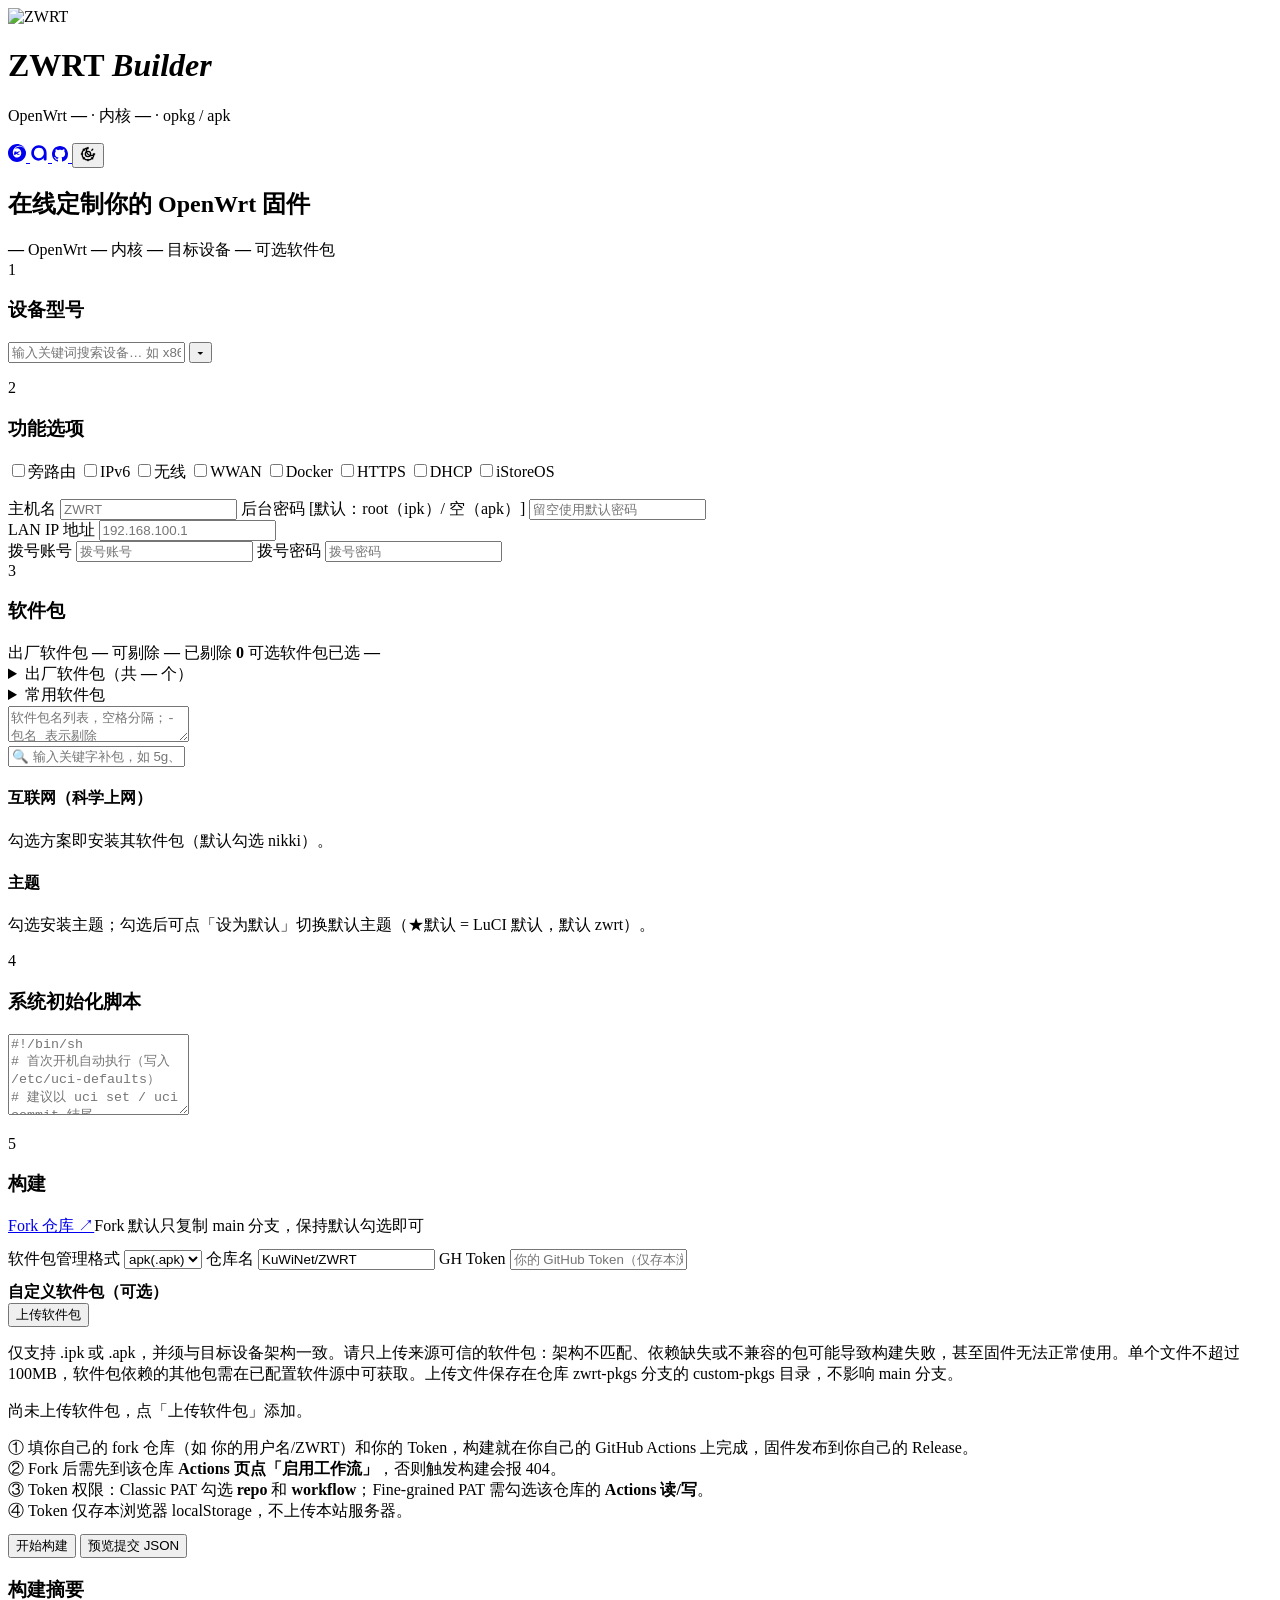
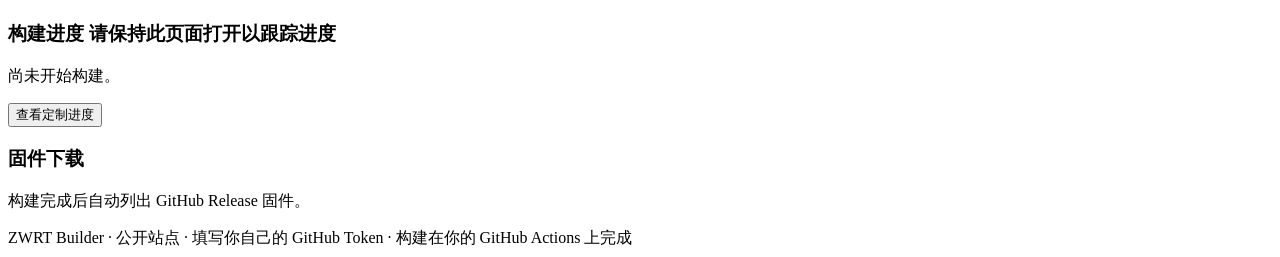
==== site/public/index.html @ 35a501d8 "chore(web): 部署工作流改触发 zwrt-web；Fork 链接加提示" ====
<!DOCTYPE html>
<html lang="zh-CN">
<head>
<meta charset="UTF-8">
<meta name="viewport" content="width=device-width, initial-scale=1">
<title>ZWRT Builder — 在线定制 OpenWrt 固件</title>
<meta name="description" content="在线定制你的 ZWRT OpenWrt 固件：选设备、开功能、挑软件包、写初始化脚本，一键触发 GitHub Actions 编译。公开站点，Token 仅存本浏览器，构建在你的 GitHub Actions 上完成。">
<link rel="icon" href="yacd.ico" type="image/x-icon">
<link rel="stylesheet" href="styles.css">
</head>
<body>
<div id="bgWall" class="bg-wall" aria-hidden="true"></div>
<header class="topbar">
  <div class="topbar-inner">
    <div class="brand">
      <img class="logo" src="logo.png" alt="ZWRT">
      <div>
        <h1>ZWRT <em>Builder</em></h1>
        <p>OpenWrt <b id="tv-openwrt">—</b> · 内核 <b id="tv-kernel">—</b> · opkg / apk</p>
      </div>
    </div>
    <div class="toplinks">
      <a class="theme-btn" href="https://kuwi.net" target="_blank" rel="noopener" title="KuWi 官网" aria-label="KuWi 官网">
        <svg viewBox="0 0 1024 1024" width="18" height="18" fill="currentColor" aria-hidden="true"><path d="M314.42 657.36c-25.7-49.96-40.55-108.97-40.55-172.19 0-68.14 11.13-124.06 40.62-176.35 72.4-127.48 194.76-211.25 333.52-211.25 140.33 0 263.89 85.68 335.95 215.6C906.34 129.16 724.26 0 512 0 229.23 0 0 229.23 0 512s229.23 512 512 512 512-229.23 512-512c0-34.52-3.42-68.24-9.93-100.84-57.96-155.45-191.96-264.31-348-264.31-105.41 0-200.76 49.67-269.41 129.82 43.7-26.31 95.61-38.3 148.36-29.3 68.99 11.83 130.09 51.25 163.6 112.35l5.91 5.91c57.16 98.56 53.22 220.77-17.74 311.44-39.42 49.28-90.67 82.79-151.78 92.64-94.61 15.77-183.31-31.54-230.62-112.35"></path><path d="M485.18 431.8l-16.69 54.92 116.27-54.92h126.63l-187.64 91.97 165.76 88.77H557.13L451.8 551.23l-16.69 61.31H330.35l38.56-168.6-16.69-12.13h132.96z"></path></svg>
      </a>
      <a class="theme-btn" href="https://www.afrp.net" target="_blank" rel="noopener" title="AFRP 官网" aria-label="AFRP 官网">
        <svg viewBox="0 0 1024 1024" width="18" height="18" fill="currentColor" aria-hidden="true"><path d="M475.84 946.33c-77.09 0-146.26-19.27-207.51-57.81S158.78 797.7 123.41 731.7 70.36 590.99 70.36 507.56c0-83.42 19.27-158.37 57.81-224.9s90.81-119.07 156.8-157.61 140.17-57.83 222.55-57.83c82.36 0 156.29 19.29 221.75 57.83s117.48 91.07 156.02 157.61c38.54 66.53 57.83 141.49 57.83 224.9 0 0-79.48 158.14-114.85 224.14-35.37 66-83.68 118.29-144.93 156.82-61.25 38.54-130.42 57.81-207.5 57.81z m31.68-142.56c53.85 0 101.9-12.93 144.14-38.8 42.24-25.86 75.49-61.24 99.78-106.12 24.29-44.88 36.44-95.31 36.44-151.29 0-57.02-12.15-107.97-36.44-152.85-24.29-44.88-57.54-80.25-99.78-106.12-42.24-25.86-90.29-38.8-144.14-38.8-52.8 0-100.58 12.95-143.36 38.8-42.78 25.88-76.56 61.24-101.37 106.12-24.83 44.88-37.22 95.83-37.22 152.85 0 55.97 12.39 106.41 37.22 151.29 24.81 44.88 58.59 80.26 101.37 106.12 42.78 25.87 90.56 38.8 143.36 38.8z m354.82 137.8c-23.24 0-42.51-7.64-57.83-22.95-15.32-15.32-22.97-34.58-22.97-57.83v-58.83l161.58-294.41v353.23c0 23.24-7.66 42.51-22.97 57.83-15.32 15.33-34.59 22.96-57.81 22.96z"></path></svg>
      </a>
      <a class="theme-btn gh-btn" href="https://github.com/KuWiNet/ZWRT" target="_blank" rel="noopener" title="GitHub 仓库" aria-label="GitHub 仓库">
        <svg viewBox="0 0 16 16" width="16" height="16" fill="currentColor" aria-hidden="true">
          <path d="M8 0C3.58 0 0 3.58 0 8c0 3.54 2.29 6.53 5.47 7.59.4.07.55-.17.55-.38 0-.19-.01-.82-.01-1.49-2.01.37-2.53-.49-2.69-.94-.09-.23-.48-.94-.82-1.13-.28-.15-.68-.52-.01-.53.63-.01 1.08.58 1.23.82.72 1.21 1.87.87 2.33.66.07-.52.28-.87.51-1.07-1.78-.2-3.64-.89-3.64-3.95 0-.87.31-1.59.82-2.15-.08-.2-.36-1.02.08-2.12 0 0 .67-.21 2.2.82.64-.18 1.32-.27 2-.27s1.36.09 2 .27c1.53-1.04 2.2-.82 2.2-.82.44 1.1.16 1.92.08 2.12.51.56.82 1.27.82 2.15 0 3.07-1.87 3.75-3.65 3.95.29.25.54.73.54 1.48 0 1.07-.01 1.93-.01 2.2 0 .21.15.46.55.38A8.01 8.01 0 0 0 16 8c0-4.42-3.58-8-8-8z"></path>
        </svg>
      </a>
      <button id="themeBtn" class="theme-btn" title="切换主题" aria-label="切换主题">
        <svg class="theme-ico" viewBox="0 0 24 24" width="16" height="16" fill="none" stroke="currentColor" stroke-width="2" stroke-linecap="round" stroke-linejoin="round">
          <circle class="ico-sun" cx="12" cy="12" r="4"></circle>
          <path class="ico-sun" d="M12 2v2M12 20v2M4.9 4.9l1.4 1.4M17.7 17.7l1.4 1.4M2 12h2M20 12h2M4.9 19.1l1.4-1.4M17.7 6.3l1.4-1.4"></path>
          <path class="ico-moon" d="M21 12.8A9 9 0 1 1 11.2 3a7 7 0 0 0 9.8 9.8z"></path>
        </svg>
      </button>
    </div>
  </div>
</header>

<div class="hero">
  <h2>在线定制你的 OpenWrt 固件</h2>
  <div class="herometa">
    <span><b id="m-openwrt">—</b> OpenWrt</span>
    <span><b id="m-kernel">—</b> 内核</span>
    <span><b id="m-devices">—</b> 目标设备</span>
    <span><b id="m-pkgs">—</b> 可选软件包</span>
  </div>
</div>

<main class="layout">
  <section class="steps">
    <!-- ===== 1 设备 ===== -->
    <div class="card" data-step="1">
      <div class="card-head"><span class="stepno">1</span><h3>设备型号</h3></div>
      <div class="combo" id="deviceCombo">
        <input id="deviceSearch" type="text" placeholder="输入关键词搜索设备… 如 x86 / mt7981 / filogic / cudy" autocomplete="off">
        <button type="button" class="combo-arrow" id="deviceArrow" aria-label="展开设备列表">▾</button>
        <ul class="combo-list" id="deviceList"></ul>
      </div>
      <p class="field-hint" id="deviceNote"></p>
      <div id="deviceMeta" hidden>
        <div class="devmeta" id="devMetaGrid"></div>
        <div class="flashwarn" id="flashWarn" hidden>闪存较小（≤32MB），出厂清单已精简，请谨慎增删软件包。</div>
        <p class="field-hint" id="deviceMetaText"></p>
      </div>
    </div>

    <!-- ===== 2 功能 ===== -->
    <div class="card" data-step="2">
      <div class="card-head"><span class="stepno">2</span><h3>功能选项</h3></div>
      <div class="chips" id="featureChips">
        <label class="chip" title="旁路由模式（仅 LAN 口、关 WAN/DHCP、网关指向主路由）"><input type="checkbox" id="f-bypass"><span>旁路由</span></label>
        <label class="chip" title="开启 IPv6 支持"><input type="checkbox" id="f-ipv6"><span>IPv6</span></label>
        <label class="chip" title="启用无线（WLAN），可填 SSID 与密码"><input type="checkbox" id="f-wifi"><span>无线</span></label>
        <label class="chip" title="WWAN 蜂窝上网（5G/4G 调制解调器）"><input type="checkbox" id="f-wwan"><span>WWAN</span></label>
        <label class="chip" title="Docker 容器运行时 + 管理面板"><input type="checkbox" id="f-docker"><span>Docker</span></label>
        <label class="chip" title="HTTPS 访问后台（443 端口 + 自签证书）"><input type="checkbox" id="f-https"><span>HTTPS</span></label>
        <label class="chip" title="DHCP 服务器（为局域网设备分配地址）"><input type="checkbox" id="f-dhcp"><span>DHCP</span></label>
        <label class="chip" title="假装 iStoreOS（伪装品牌为 iStoreOS）"><input type="checkbox" id="f-istore"><span>iStoreOS</span></label>
      </div>
      <p class="field-hint" id="featureHint"></p>

      <div class="fields" id="fieldsBasic">
        <label>主机名 <input id="p-hostname" type="text" placeholder="ZWRT"></label>
        <label><span>后台密码<span class="field-hint" id="p-passhint" style="margin:0 0 0 4px">[默认：root（ipk）/ 空（apk）]</span></span>
          <input id="p-passwd" type="password" autocomplete="off" placeholder="留空使用默认密码">
        </label>
      </div>
      <div class="fields" id="fieldsNet">
        <label>LAN IP 地址 <input id="p-lanip" type="text" placeholder="192.168.100.1"></label>
        <label id="lblGateway" hidden>网关 <input id="p-gateway" type="text" placeholder="192.168.100.1"></label>
      </div>
      <p class="field-hint" id="netHint" hidden>旁路由：网关指向主路由，DNS 自动取网关值。</p>
      <div class="fields" id="fieldsWifi" hidden>
        <label>无线 SSID <input id="p-wifissid" type="text" placeholder="ZWRT"></label>
        <label>无线密码 <input id="p-wifikey" type="password" placeholder="空 = 无密码" autocomplete="new-password" readonly onfocus="this.removeAttribute('readonly')"></label>
      </div>
      <div class="fields" id="fieldsWwan">
        <label>拨号账号 <input id="p-pppuser" type="text" placeholder="拨号账号"></label>
        <label>拨号密码 <input id="p-ppppass" type="password" placeholder="拨号密码" autocomplete="new-password" readonly onfocus="this.removeAttribute('readonly')"></label>
      </div>
    </div>

    <!-- ===== 3 软件包 ===== -->
    <div class="card" data-step="3">
      <div class="card-head"><span class="stepno">3</span><h3>软件包</h3></div>
      <div class="pkgmeta">
        <span>出厂软件包 <b id="m-base">—</b></span>
        <span>可剔除 <b id="m-cut">—</b></span>
        <span>已剔除 <b id="m-basedel">0</b></span>
        <span>可选软件包已选 <b id="m-selected">—</b></span>
      </div>
      <details class="basebox" id="baseBox">
        <summary>出厂软件包（共 <b id="m-basetotal">—</b> 个）</summary>
        <p class="field-hint" style="margin-bottom:8px">选中即可去除指定的出厂软件包，过度精简可能导致固件出现不可预知的问题。核心包（kmod/固件/uboot 等）受保护不可删。</p>
        <div class="chips" id="baseChips"></div>
      </details>
      <details class="basebox" id="commonBox">
        <summary>常用软件包</summary>
        <p class="field-hint" style="margin-bottom:8px">点击包名添加到定制固件中，其他更多插件请直接在下面软件包框中输入包名，包含市面上几乎所有开源插件。</p>
        <div class="chips" id="commonChips"></div>
      </details>
      <textarea id="pkgInput" spellcheck="false" placeholder="软件包名列表，空格分隔；-包名 表示剔除"></textarea>
      <div class="combo" id="pkgCombo">
        <input id="pkgSearch" type="text" placeholder="🔍 输入关键字补包，如 5g、qos、ddns…" autocomplete="off">
        <ul class="combo-list" id="pkgSuggest"></ul>
      </div>
      <h4 class="mod-title">互联网（科学上网）</h4>
      <div class="chips" id="netChips"></div>
      <p class="field-hint">勾选方案即安装其软件包（默认勾选 nikki）。</p>

      <h4 class="mod-title">主题</h4>
      <div class="chips" id="themeChips"></div>
      <p class="field-hint">勾选安装主题；勾选后可点「设为默认」切换默认主题（★默认 = LuCI 默认，默认 zwrt）。</p>
    </div>

    <!-- ===== 4 初始化脚本 ===== -->
    <div class="card" data-step="4">
      <div class="card-head"><span class="stepno">4</span><h3>系统初始化脚本</h3></div>
      <textarea id="initScript" rows="5" spellcheck="false" placeholder="#!/bin/sh&#10;# 首次开机自动执行（写入 /etc/uci-defaults）&#10;# 建议以 uci set / uci commit 结尾"></textarea>
      <p class="field-hint" id="initHint"></p>
    </div>

    <!-- ===== 5 构建 ===== -->
    <div class="card" data-step="5">
      <div class="card-head"><span class="stepno">5</span><h3>构建</h3><a class="fork-link" href="https://github.com/KuWiNet/ZWRT/fork" target="_blank" rel="noopener" title="https://github.com/KuWiNet/ZWRT">Fork 仓库 ↗</a><span class="hint">Fork 默认只复制 main 分支，保持默认勾选即可</span></div>
      <div class="fields" style="margin:12px 0">
        <label class="full">软件包管理格式 <select id="p-base">
          <option value="immortalwrt" selected>apk(.apk)</option>
          <option value="kwrt">ipk(.ipk)</option>
        </select></label>
        <label>仓库名 <input id="p-acct" value="KuWiNet/ZWRT" placeholder="所有者/仓库名，如 你的用户名/ZWRT" autocomplete="off"></label>
        <label>GH Token <input id="p-token" type="password" placeholder="你的 GitHub Token（仅存本浏览器）" autocomplete="off"></label>
      </div>
      <div class="custom-pkgs" id="customPkgsBox">
        <div class="cp-head">
          <h4 class="mod-title" style="margin:0">自定义软件包（可选）</h4>
          <button type="button" class="ghost cp-btn" id="btnUploadPkg">上传软件包</button>
          <input type="file" id="pkgFile" multiple accept=".ipk,.apk" hidden>
        </div>
        <p class="field-hint" id="cpHint">仅支持 .ipk 或 .apk，并须与目标设备架构一致。请只上传来源可信的软件包：架构不匹配、依赖缺失或不兼容的包可能导致构建失败，甚至固件无法正常使用。单个文件不超过 100MB，软件包依赖的其他包需在已配置软件源中可获取。上传文件保存在仓库 zwrt-pkgs 分支的 custom-pkgs 目录，不影响 main 分支。</p>
        <div class="cp-list" id="customPkgList">
          <p class="dim">尚未上传软件包，点「上传软件包」添加。</p>
        </div>
      </div>
      <p class="field-hint" style="margin:0 0 12px">① 填你自己的 fork 仓库（如 你的用户名/ZWRT）和你的 Token，构建就在你自己的 GitHub Actions 上完成，固件发布到你自己的 Release。<br>② Fork 后需先到该仓库 <b>Actions 页点「启用工作流」</b>，否则触发构建会报 404。<br>③ Token 权限：Classic PAT 勾选 <b>repo</b> 和 <b>workflow</b>；Fine-grained PAT 需勾选该仓库的 <b>Actions 读/写</b>。<br>④ Token 仅存本浏览器 localStorage，不上传本站服务器。</p>
      <p id="baseWarn" class="base-warn" role="alert" hidden></p>
      <div class="actions">
        <button id="btnBuild" class="primary">开始构建</button>
        <button id="btnPreview" class="ghost">预览提交 JSON</button>
      </div>
      <pre id="preview" class="preview" hidden></pre>
    </div>
  </section>

  <!-- ===== 右侧: 摘要 + 进度 + 下载 ===== -->
  <aside class="panel">
    <div class="card">
      <div class="card-head"><h3>构建摘要</h3></div>
      <dl class="summary" id="summary"></dl>
    </div>
    <div class="card">
      <div class="card-head"><h3>构建进度 <span class="hint">请保持此页面打开以跟踪进度</span></h3></div>
      <div id="jobsteps" class="jobsteps" hidden></div>
      <div id="console" class="console"><p class="dim">尚未开始构建。</p></div>
      <div class="gha-row">
        <button id="btnResume" class="gha" type="button">查看定制进度</button>
        <a id="btnGHA" class="gha" target="_blank" rel="noopener noreferrer" href="https://github.com/KuWiNet/ZWRT/actions" hidden>GitHub 查看进度</a>
      </div>
    </div>
    <div class="card">
      <div class="card-head"><h3>固件下载</h3></div>
      <div id="downloads" class="downloads"><p class="dim">构建完成后自动列出 GitHub Release 固件。</p></div>
    </div>
  </aside>
</main>

<footer class="foot">ZWRT Builder · 公开站点 · 填写你自己的 GitHub Token · 构建在你的 GitHub Actions 上完成</footer>

<div id="toast"></div>

<script src="app.js?v=11"></script>
</body>
</html>
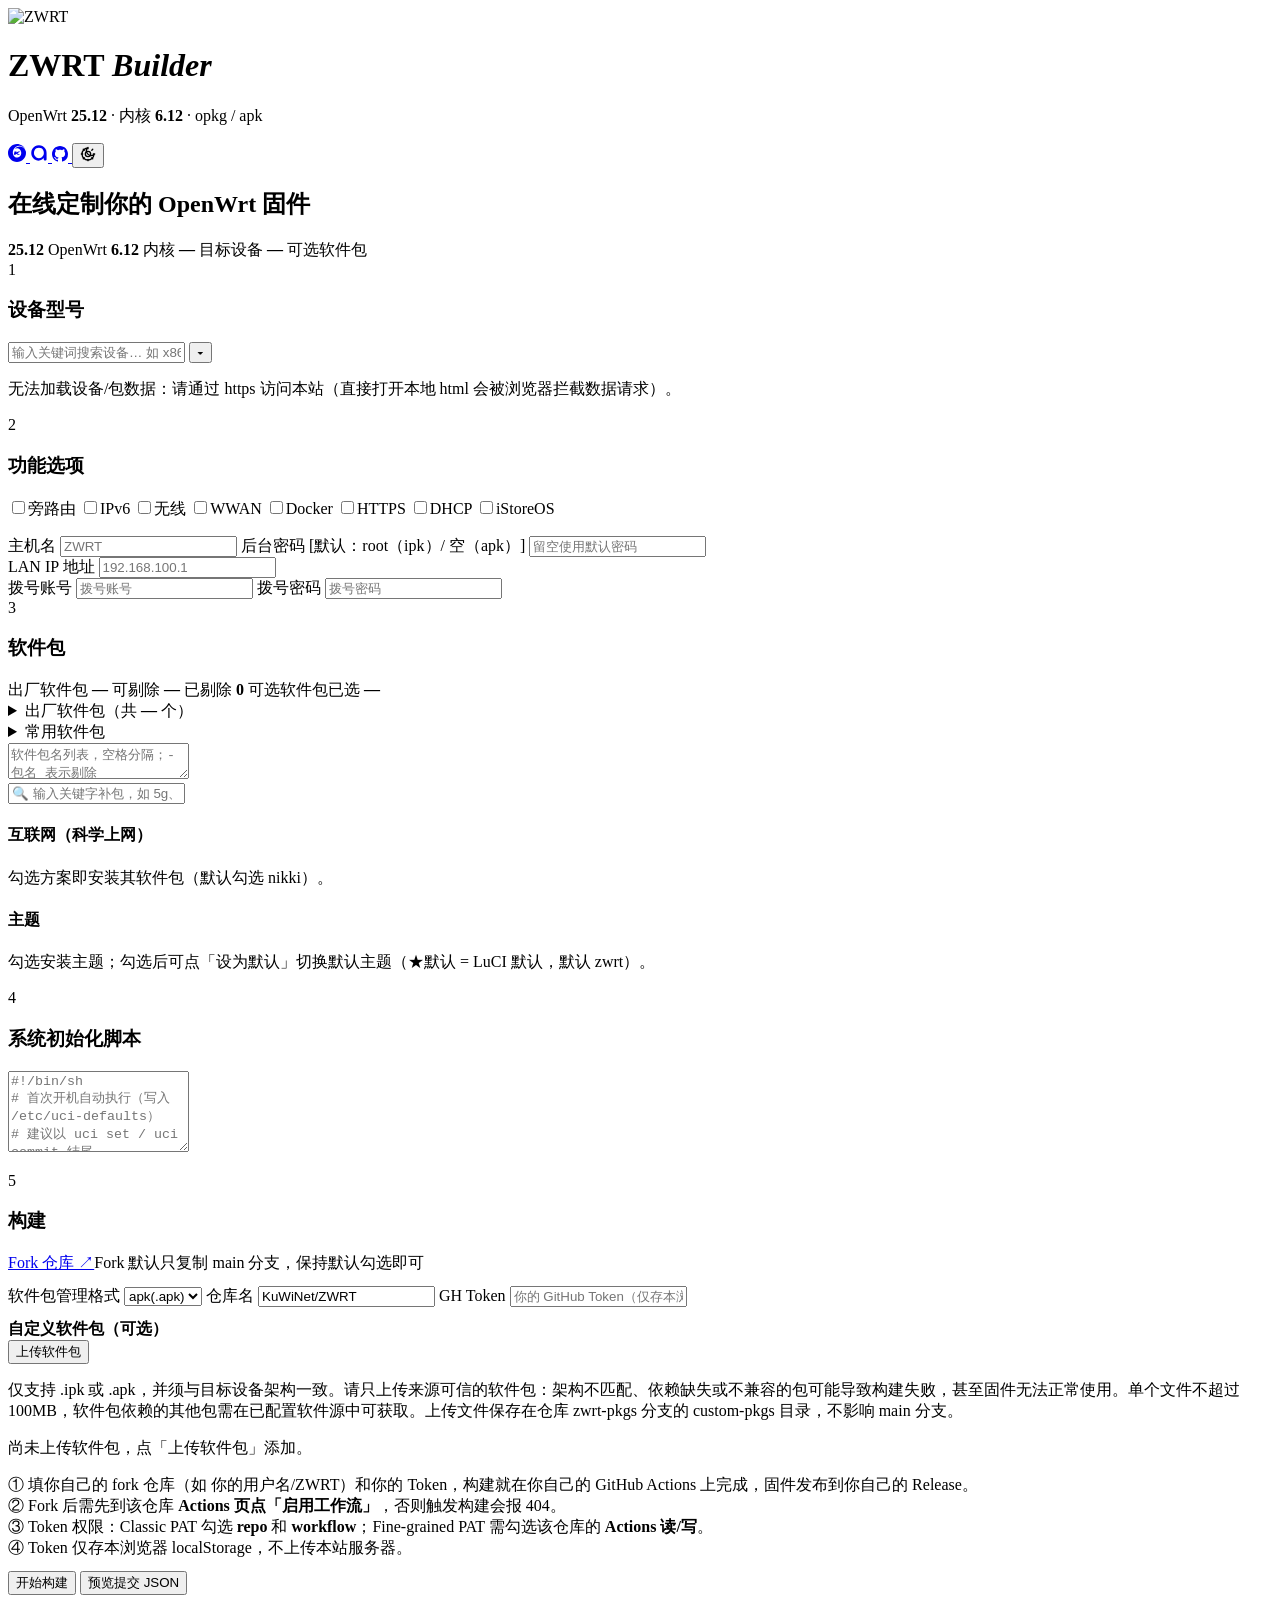
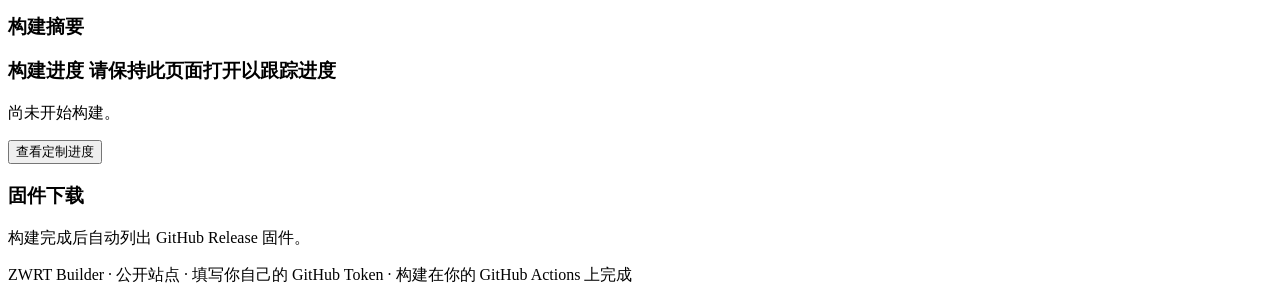
==== commit 087b1a3d: "fix: 首次上传自动创建 zwrt-pkgs 孤儿分支，空 tree 改用 .gitkeep 占位修复 422" ====
--- a/site/public/index.html
+++ b/site/public/index.html
@@ -204,6 +204,6 @@
 
 <div id="toast"></div>
 
-<script src="app.js?v=11"></script>
+<script src="app.js?v=12"></script>
 </body>
 </html>
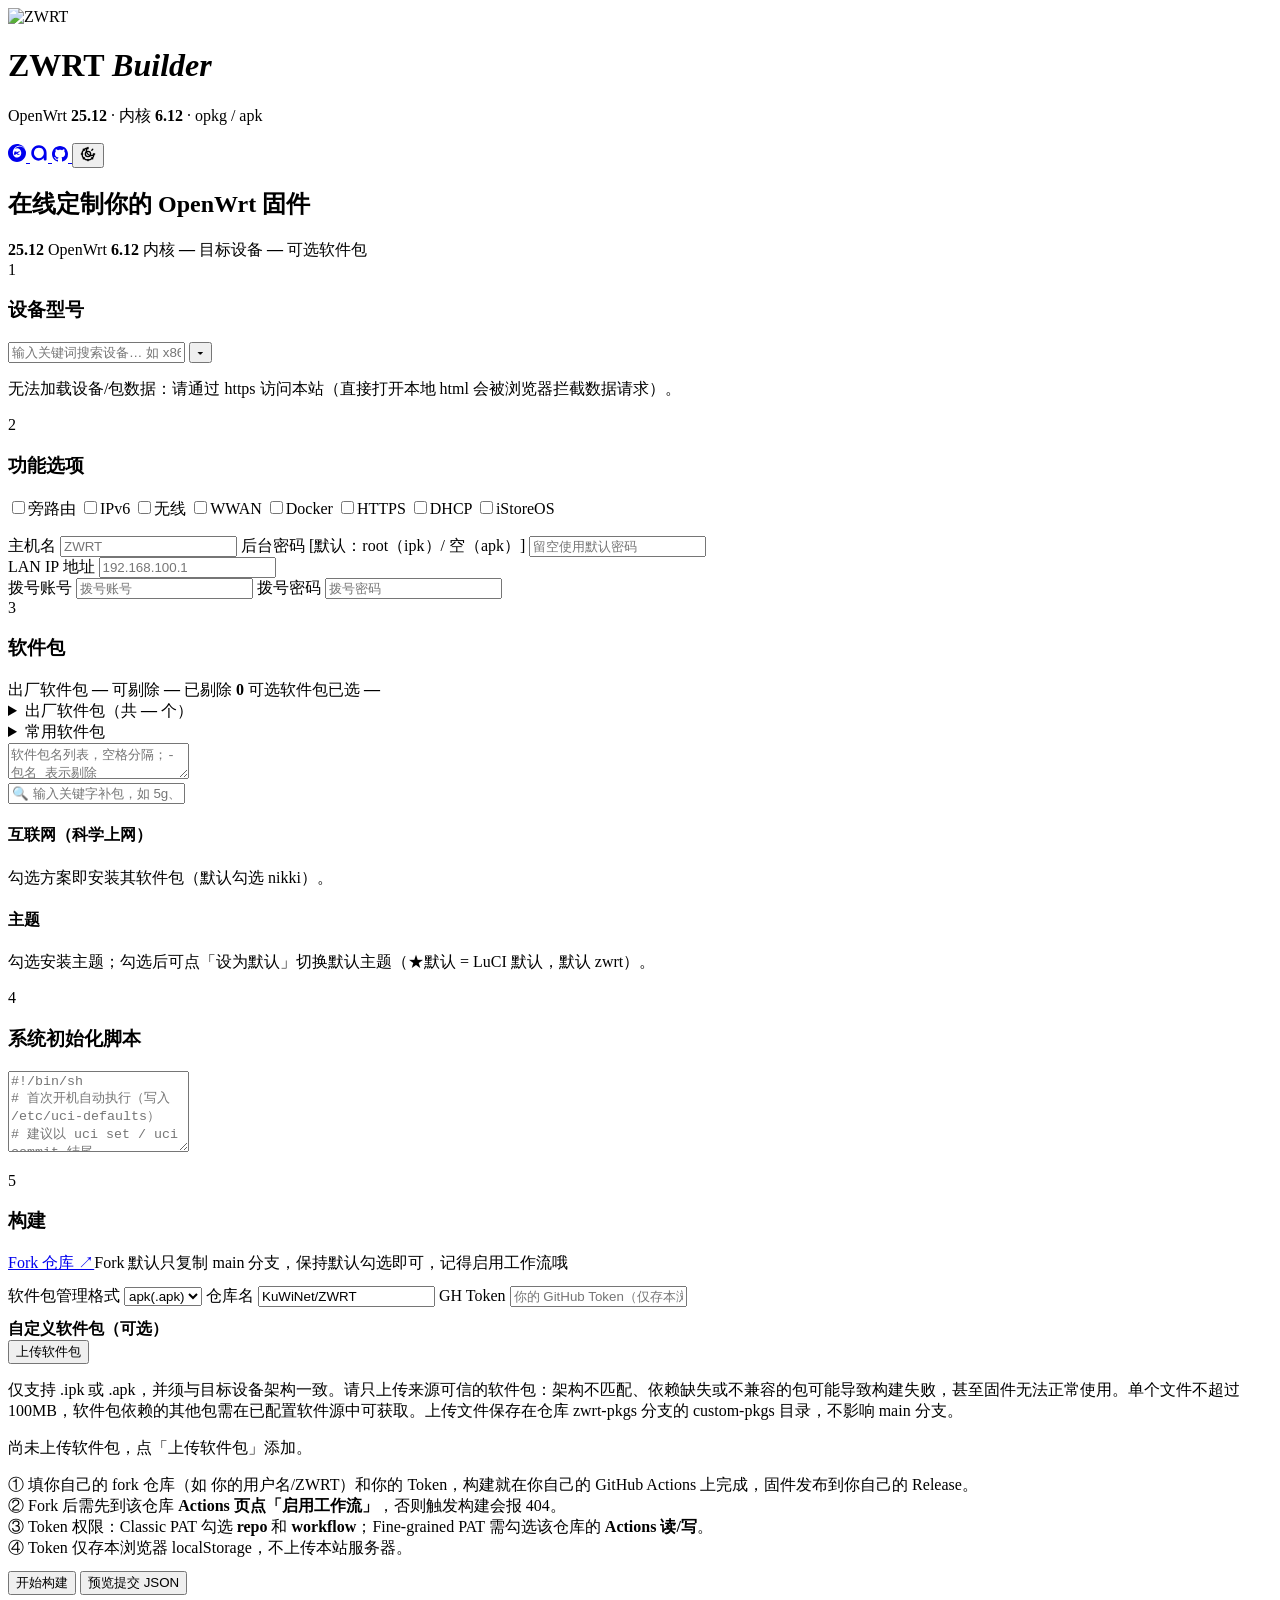
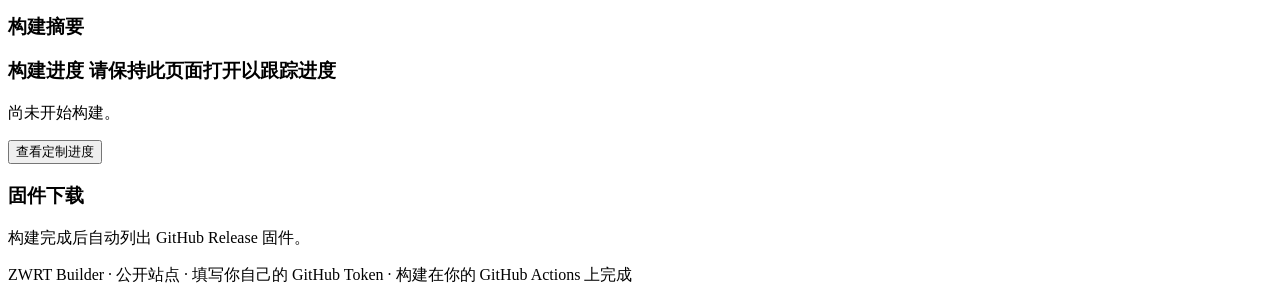
==== commit eae3af39: "docs: Fork 提示补充记得启用工作流" ====
--- a/site/public/index.html
+++ b/site/public/index.html
@@ -148,7 +148,7 @@
 
     <!-- ===== 5 构建 ===== -->
     <div class="card" data-step="5">
-      <div class="card-head"><span class="stepno">5</span><h3>构建</h3><a class="fork-link" href="https://github.com/KuWiNet/ZWRT/fork" target="_blank" rel="noopener" title="https://github.com/KuWiNet/ZWRT">Fork 仓库 ↗</a><span class="hint">Fork 默认只复制 main 分支，保持默认勾选即可</span></div>
+      <div class="card-head"><span class="stepno">5</span><h3>构建</h3><a class="fork-link" href="https://github.com/KuWiNet/ZWRT/fork" target="_blank" rel="noopener" title="https://github.com/KuWiNet/ZWRT">Fork 仓库 ↗</a><span class="hint">Fork 默认只复制 main 分支，保持默认勾选即可，记得启用工作流哦</span></div>
       <div class="fields" style="margin:12px 0">
         <label class="full">软件包管理格式 <select id="p-base">
           <option value="immortalwrt" selected>apk(.apk)</option>
@@ -204,6 +204,6 @@
 
 <div id="toast"></div>
 
-<script src="app.js?v=12"></script>
+<script src="app.js?v=14"></script>
 </body>
 </html>
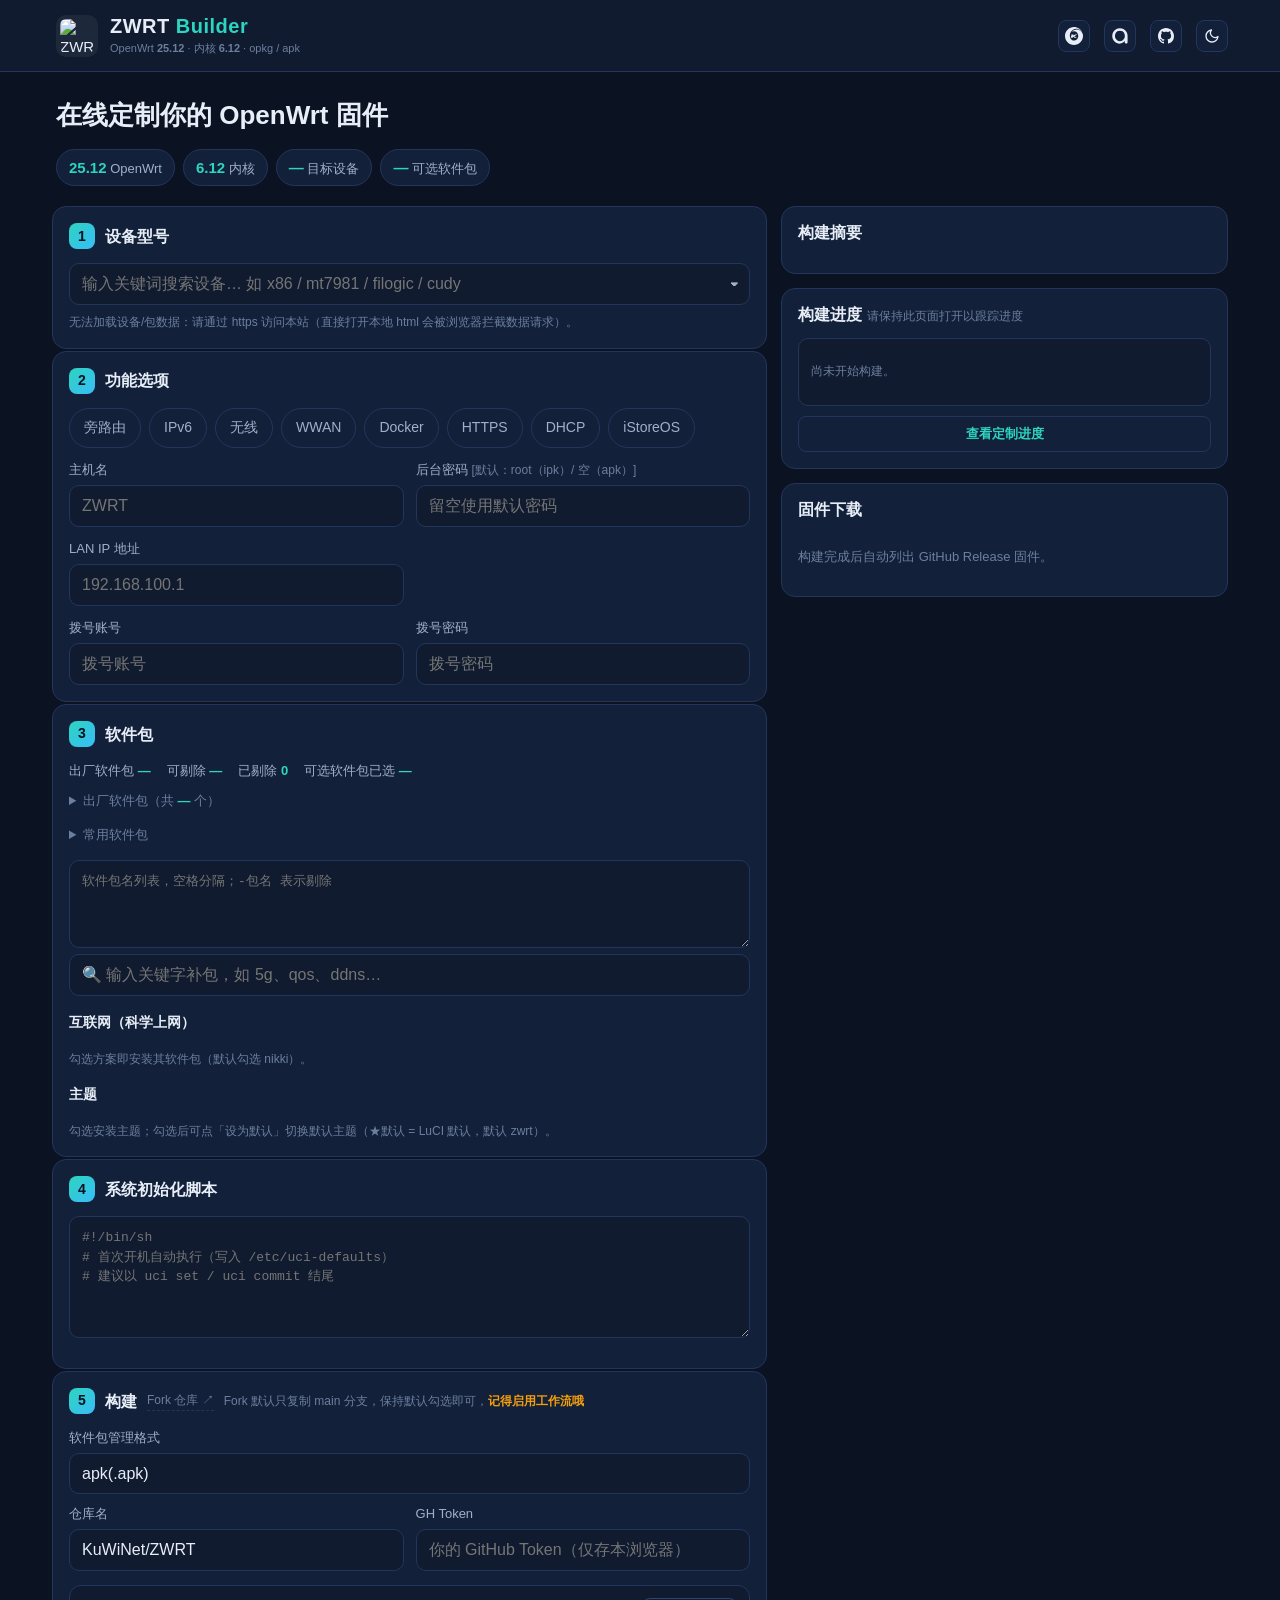
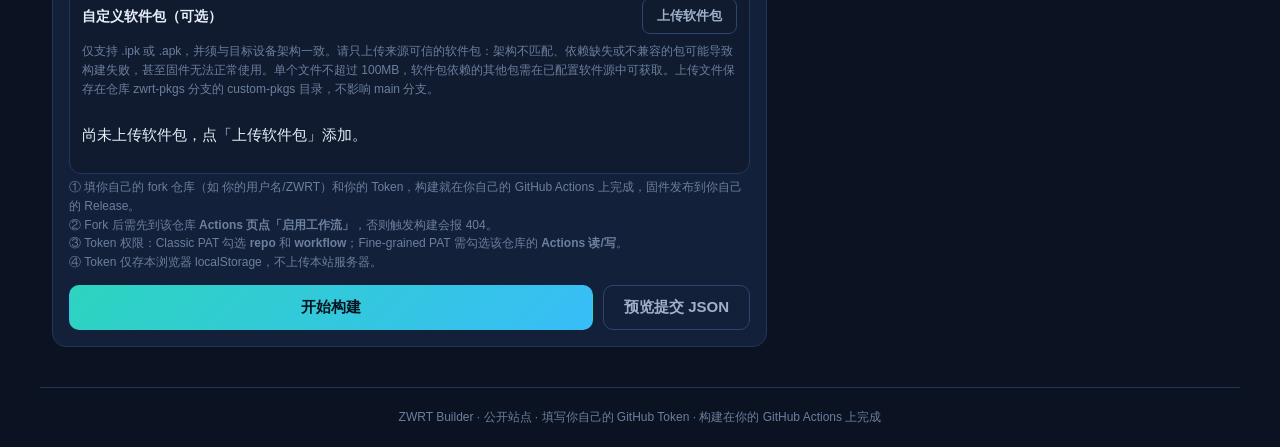
==== commit beab5d1b: "style: 「记得启用工作流」加粗并用警告色强调" ====
--- a/site/public/index.html
+++ b/site/public/index.html
@@ -148,7 +148,7 @@
 
     <!-- ===== 5 构建 ===== -->
     <div class="card" data-step="5">
-      <div class="card-head"><span class="stepno">5</span><h3>构建</h3><a class="fork-link" href="https://github.com/KuWiNet/ZWRT/fork" target="_blank" rel="noopener" title="https://github.com/KuWiNet/ZWRT">Fork 仓库 ↗</a><span class="hint">Fork 默认只复制 main 分支，保持默认勾选即可，记得启用工作流哦</span></div>
+      <div class="card-head"><span class="stepno">5</span><h3>构建</h3><a class="fork-link" href="https://github.com/KuWiNet/ZWRT/fork" target="_blank" rel="noopener" title="https://github.com/KuWiNet/ZWRT">Fork 仓库 ↗</a><span class="hint">Fork 默认只复制 main 分支，保持默认勾选即可，<strong class="hint-warn">记得启用工作流哦</strong></span></div>
       <div class="fields" style="margin:12px 0">
         <label class="full">软件包管理格式 <select id="p-base">
           <option value="immortalwrt" selected>apk(.apk)</option>
--- a/site/public/styles.css
+++ b/site/public/styles.css
@@ -0,0 +1,202 @@
+:root{
+  --bg:#0b1322; --bg2:#101b2f; --card:#13203a; --card2:#1a2a48;
+  --line:#24355c; --line2:#2f4470;
+  --txt:#e7eef7; --dim:#9fb0c8; --faint:#6b7f9e;
+  --accent:#2dd4bf; --accent2:#38bdf8; --warn:#f59e0b; --danger:#f87171;
+  --mono:"SFMono-Regular",ui-monospace,Consolas,"Liberation Mono",Menlo,monospace;
+  --sans:-apple-system,"Segoe UI",Roboto,"Helvetica Neue","PingFang SC","Microsoft YaHei",sans-serif;
+  --wall-overlay:linear-gradient(180deg,rgba(11,19,34,.70),rgba(11,19,34,.85));
+}
+[data-theme="light"]{
+  --bg:#f4f7fb; --bg2:#eef2f8; --card:#ffffff; --card2:#f0f4fa;
+  --line:#d5e0ee; --line2:#c2d1e6;
+  --txt:#0e1a2c; --dim:#42566f; --faint:#8295ad;
+  --accent:#0d9488; --accent2:#0284c7; --warn:#b45309; --danger:#dc2626;
+  --wall-overlay:linear-gradient(180deg,rgba(244,247,251,.82),rgba(244,247,251,.93));
+}
+*{box-sizing:border-box}
+html,body{margin:0;padding:0}
+body{background:var(--bg);color:var(--txt);font-family:var(--sans);font-size:15px;line-height:1.55}
+.bg-wall{position:fixed;inset:0;z-index:-1;opacity:0;background-size:cover;background-position:center;transition:opacity .6s ease}
+.bg-wall.ready{opacity:1}
+.bg-wall::after{content:"";position:absolute;inset:0;background:var(--wall-overlay)}
+a{color:var(--accent2);text-decoration:none}
+a:hover{text-decoration:underline}
+input,textarea,select,button{font-family:inherit;font-size:16px;color:var(--txt)}
+h1,h2,h3{margin:0;line-height:1.2}
+
+/* ---- topbar ---- */
+.topbar{background:var(--bg2);border-bottom:1px solid var(--line)}
+.topbar-inner{max-width:1200px;margin:0 auto;display:flex;justify-content:space-between;align-items:center;gap:12px;padding:14px 12px 14px 16px}
+.brand{display:flex;align-items:center;gap:12px}
+.logo{width:42px;height:42px;border-radius:10px;object-fit:contain;background:rgba(255,255,255,.06);padding:4px}
+.brand h1{font-size:20px;font-weight:800;letter-spacing:.5px}
+.brand h1 em{font-style:normal;color:var(--accent)}
+.brand p{font-size:11px;color:var(--faint);margin:2px 0 0}
+.toplinks{display:flex;gap:14px;font-size:13px;align-items:center}
+.theme-btn{display:inline-flex;align-items:center;justify-content:center;width:32px;height:32px;border-radius:8px;border:1px solid var(--line);background:var(--card);color:var(--txt);cursor:pointer;padding:0;line-height:1;flex:none}
+.theme-btn:hover{border-color:var(--accent);color:var(--accent)}
+.theme-btn svg{display:block}
+.theme-ico .ico-sun,.theme-ico .ico-moon{display:none}
+[data-theme="dark"] .theme-ico .ico-moon{display:block}
+[data-theme="light"] .theme-ico .ico-sun{display:block}
+
+/* ---- hero ---- */
+.hero{padding:28px 16px 20px;max-width:1200px;margin:0 auto}
+.hero h2{font-size:26px;font-weight:800}
+.hero p{color:var(--dim);margin:10px 0 0;max-width:760px}
+.herometa{display:flex;flex-wrap:wrap;gap:8px;margin-top:18px}
+.herometa span{background:var(--card);border:1px solid var(--line);border-radius:999px;padding:6px 12px;font-size:13px;color:var(--dim)}
+.herometa b{color:var(--accent);font-size:15px}
+
+/* ---- layout ---- */
+.layout{display:grid;grid-template-columns:1fr;gap:14px;max-width:1200px;margin:0 auto;padding:0 12px 40px}
+@media(min-width:900px){.layout{grid-template-columns:1.6fr 1fr;align-items:start}}
+.steps{display:flex;flex-direction:column;gap:14px}
+.panel{display:flex;flex-direction:column;gap:14px;position:sticky;top:12px}
+
+.card{background:var(--card);border:1px solid var(--line);border-radius:14px;padding:16px}
+.card-head{display:flex;align-items:center;gap:10px;margin-bottom:14px}
+.card-head h3{font-size:16px;font-weight:700}
+.acct-hint{font-size:12px;color:var(--dim);font-weight:400}
+.acct-hint a{color:var(--accent);text-decoration:underline;word-break:break-all}
+.stepno{width:26px;height:26px;border-radius:8px;background:linear-gradient(135deg,var(--accent),var(--accent2));color:#06121f;font-weight:800;display:grid;place-items:center;font-size:14px;flex:none}
+
+/* ---- combo (searchable dropdown) ---- */
+.combo{position:relative}
+.combo input,.fields input,.fields select,.fields textarea,#pkgInput,#initScript{
+  width:100%;background:var(--bg2);border:1px solid var(--line);border-radius:10px;padding:11px 12px;color:var(--txt);
+}
+.combo input:focus,.fields input:focus,.fields select:focus,.fields textarea:focus,#pkgInput:focus,#initScript:focus{outline:none;border-color:var(--accent)}
+.fields select{appearance:none;-webkit-appearance:none;cursor:pointer}
+.combo-arrow{position:absolute;right:6px;top:50%;transform:translateY(-50%);background:none;border:none;color:var(--dim);font-size:16px;padding:6px;cursor:pointer}
+.combo-list{list-style:none;margin:6px 0 0;padding:0;background:var(--bg2);border:1px solid var(--line2);border-radius:10px;max-height:340px;overflow:auto;display:none;position:absolute;z-index:30;left:0;right:0}
+.combo.open .combo-list{display:block}
+.combo-list li{padding:10px 12px;border-bottom:1px solid var(--line);cursor:pointer}
+.combo-list li:last-child{border-bottom:none}
+.combo-list li:hover,.combo-list li.active{background:var(--card2)}
+.combo-list .sub{display:block;font-size:12px;color:var(--faint)}
+.combo-list .none{color:var(--faint);font-style:italic;cursor:default}
+.combo-list .dn{font-weight:600;color:var(--txt)}
+.combo-list .badge{font-style:normal;font-size:11px;color:var(--accent);border:1px solid var(--accent);border-radius:999px;padding:1px 7px;margin-left:8px;vertical-align:middle}
+.combo-list .kw-only{font-style:normal;font-size:11px;color:var(--warn);border:1px solid var(--warn);border-radius:999px;padding:1px 7px;margin-left:8px;white-space:nowrap;vertical-align:middle}
+.combo-list .devgroup{cursor:default;font-size:11px;color:var(--faint);text-transform:uppercase;letter-spacing:.5px;background:var(--card);border-bottom:1px solid var(--line2);position:sticky;top:0;padding:6px 12px}
+.combo-list .devgroup:hover{background:var(--card)}
+.field-hint{font-size:12px;color:var(--faint);margin:8px 0 0}
+.base-warn{margin:0 0 12px;color:var(--danger);font-size:13px;line-height:1.5}
+
+/* ---- device meta panel ---- */
+.devmeta{display:grid;grid-template-columns:1fr 1fr;gap:6px 16px;margin-top:10px;background:var(--bg2);border:1px solid var(--line);border-radius:10px;padding:10px 12px}
+.devmeta .meta-row{display:flex;justify-content:space-between;gap:10px;font-size:12.5px;min-width:0}
+.devmeta .mk{color:var(--faint);flex:none}
+.devmeta .mv{color:var(--txt);text-align:right;word-break:break-all}
+@media(max-width:560px){.devmeta{grid-template-columns:1fr}}
+.flashwarn{margin-top:10px;padding:9px 12px;border-radius:10px;border:1px solid var(--warn);background:rgba(245,158,11,.12);color:var(--warn);font-size:12.5px;line-height:1.45}
+
+/* ---- feature chips ---- */
+.chips{display:flex;flex-wrap:wrap;gap:8px}
+.chip{position:relative;cursor:pointer}
+.chip input{position:absolute;opacity:0;pointer-events:none}
+.chip span{display:inline-block;padding:8px 14px;border:1px solid var(--line);border-radius:999px;font-size:14px;color:var(--dim);transition:all .12s;user-select:none}
+.chip input:checked+span{background:linear-gradient(135deg,rgba(45,212,191,.18),rgba(56,189,248,.18));border-color:var(--accent);color:var(--accent);font-weight:600}
+.chips-selected{gap:6px;margin-top:10px}
+.chips-selected .chip span{font-size:12px;padding:5px 10px;color:var(--txt);background:var(--card2);border-color:var(--line2)}
+.chips-selected .chip input:checked+span{background:var(--card2);border-color:var(--line2);color:var(--txt);font-weight:400}
+.chips-selected .chip span::after{content:" ×";color:var(--faint)}
+.chips-selected .chip:hover span{border-color:var(--danger);color:var(--danger)}
+
+/* ---- fields ---- */
+[hidden]{display:none!important}
+.fields{display:grid;grid-template-columns:1fr 1fr;gap:10px 12px;margin-top:12px;align-items:start}
+.fields label{font-size:13px;color:var(--dim);display:flex;flex-direction:column;gap:5px;min-width:0}
+.fields .full{grid-column:1/-1}
+@media(max-width:560px){.fields{grid-template-columns:1fr}}
+.mini{flex-direction:row !important;align-items:center;gap:6px !important;font-size:13px;color:var(--dim)}
+.mini input{width:auto}
+.mini .mini-hint{font-size:12px;color:var(--faint)}
+.pkgmeta{display:flex;flex-wrap:wrap;gap:10px 16px;font-size:13px;color:var(--dim);margin-bottom:10px}
+.pkgmeta b{color:var(--accent)}
+#pkgInput,#initScript{font-family:var(--mono);font-size:13px;line-height:1.5;white-space:pre-wrap}
+#initScript{resize:vertical}
+#pkgInput{overflow:hidden;resize:vertical;min-height:88px}
+.mod-title{font-size:14px;font-weight:700;margin:16px 0 8px;color:var(--txt)}
+.basebox{margin:6px 0}
+.basebox summary{cursor:pointer;font-size:13px;color:var(--faint);margin-bottom:8px}
+.basebox summary b{color:var(--accent)}
+#baseChips{display:flex;flex-wrap:wrap;gap:6px;margin-bottom:4px;max-height:320px;overflow:auto}
+.btag{display:inline-flex;align-items:center;gap:3px;font-size:12px;padding:4px 9px;border:1px solid var(--line2);border-radius:999px;background:var(--card2);cursor:pointer}
+.btag .bx{border:none;background:none;cursor:pointer;font-size:13px;line-height:1;color:var(--danger);padding:0 3px}
+.btag.out{opacity:.55}
+.btag.out .bn{text-decoration:line-through}
+.btag.out .bx{opacity:1;color:var(--danger);font-weight:700}
+.chip .def{font-style:normal;color:var(--accent);font-weight:700;font-size:11px;margin-left:4px}
+.chip .setdef{border:1px solid var(--accent);background:rgba(0,150,255,.08);color:var(--accent);font-size:11px;border-radius:999px;padding:1px 8px;cursor:pointer;margin-left:6px;font-family:inherit;white-space:nowrap}
+#commonChips{display:flex;flex-wrap:wrap;gap:6px}
+.ctag{display:inline-flex;align-items:center;gap:4px;font-size:12px;padding:4px 9px;border:1px solid var(--line2);border-radius:8px;background:var(--card2);cursor:pointer;color:var(--txt)}
+.ctag:hover{border-color:var(--accent)}
+.ctag .ck{font-style:normal;color:var(--accent);font-weight:700}
+.ctag.on{border-color:var(--accent);color:var(--accent);background:rgba(0,150,255,.08)}
+
+/* ---- actions / preview ---- */
+.actions{display:flex;gap:10px;margin-top:14px;flex-wrap:wrap}
+button{font-size:15px;font-weight:700;border-radius:10px;padding:12px 20px;cursor:pointer;border:1px solid transparent}
+button.primary{background:linear-gradient(135deg,var(--accent),var(--accent2));color:#06121f;flex:1;min-width:140px}
+button.primary:disabled{opacity:.5;cursor:not-allowed}
+button.ghost{background:none;border-color:var(--line2);color:var(--dim)}
+.preview{background:var(--bg2);border:1px solid var(--line);border-radius:10px;padding:12px;font-family:var(--mono);font-size:12px;white-space:pre-wrap;overflow-wrap:anywhere;word-break:break-word;overflow:auto;margin:12px 0 0;max-width:100%;max-height:320px}
+
+/* ---- summary ---- */
+.summary{margin:0;display:grid;grid-template-columns:auto 1fr;gap:6px 16px;font-size:13px}
+.summary dt{color:var(--faint)}
+.summary dd{margin:0;color:var(--txt);word-break:break-all}
+.summary .ok{color:var(--accent)}
+.summary .warn{color:var(--warn)}
+
+/* ---- console ---- */
+.console{background:var(--bg2);border:1px solid var(--line);border-radius:10px;padding:12px;font-family:var(--mono);font-size:12px;max-height:260px;overflow:auto;white-space:pre-wrap}
+.console .dim{color:var(--faint)}
+.console .ok{color:var(--accent)}
+.console .warn{color:var(--warn)}
+.console .err{color:var(--danger)}
+.console .muted{color:var(--faint)}
+.card-head .hint{font-size:12px;color:var(--faint);font-weight:400}
+.card-head .hint-warn{font-weight:700;color:var(--warn)}
+.card-head .fork-link{font-size:12px;font-weight:400;color:var(--faint);text-decoration:none;white-space:nowrap;border-bottom:1px dashed var(--line);padding-bottom:1px}
+.card-head .fork-link:hover{color:var(--accent);border-bottom-color:var(--accent)}
+.jobsteps{background:var(--bg2);border:1px solid var(--line);border-radius:10px;padding:12px;margin-bottom:10px;font-size:12px}
+.jobs-head{font-weight:700;margin-bottom:8px}
+.steps{display:flex;flex-direction:column;gap:2px}
+.step{color:var(--faint);line-height:1.7;white-space:nowrap;overflow:hidden;text-overflow:ellipsis}
+.step-run{color:var(--warn)}
+.step-skipped{opacity:.5}
+.gha-row{display:flex;gap:8px;margin-top:10px}
+.gha{flex:1;text-align:center;padding:8px;border:1px solid var(--line);border-radius:8px;color:var(--accent);text-decoration:none;font-size:13px;background:none;font-family:inherit;cursor:pointer}
+.gha:hover{background:var(--bg2)}
+
+/* ---- downloads ---- */
+.downloads{display:flex;flex-direction:column;gap:8px;max-height:320px;overflow:auto}
+.downloads .dim{color:var(--faint);font-size:13px}
+.dl-item{background:var(--bg2);border:1px solid var(--line);border-radius:10px;padding:10px 12px;font-size:13px}
+.dl-item .n{font-family:var(--mono);font-size:12px;word-break:break-all}
+.dl-item .m{color:var(--faint);font-size:12px;margin:3px 0 6px}
+.dl-item .links{display:flex;gap:10px;font-size:12px}
+
+/* ---- toast ---- */
+#toast{position:fixed;left:50%;bottom:24px;transform:translateX(-50%);background:var(--bg2);border:1px solid var(--accent);color:var(--txt);padding:10px 16px;border-radius:10px;font-size:14px;z-index:99;max-width:88vw;display:none;box-shadow:0 6px 24px rgba(0,0,0,.4)}
+#toast.show{display:block}
+
+.foot{text-align:center;color:var(--faint);font-size:12px;padding:20px;border-top:1px solid var(--line);max-width:1200px;margin:0 auto}
+
+/* ---- custom packages ---- */
+.custom-pkgs{margin:14px 0 4px;padding:12px;border:1px solid var(--line);border-radius:12px;background:var(--bg2)}
+.cp-head{display:flex;align-items:center;gap:10px}
+.cp-head .mod-title{flex:1}
+.cp-btn{padding:8px 14px;font-size:13px;border-radius:8px}
+.cp-list{display:flex;flex-direction:column;gap:6px;margin-top:10px}
+.cp-item{display:flex;align-items:center;gap:10px;padding:8px 10px;border:1px solid var(--line);border-radius:9px;background:var(--card);min-width:0}
+.cp-item input{width:16px;height:16px;flex:none;accent-color:var(--accent);cursor:pointer}
+.cp-name{flex:1;min-width:0;font-family:var(--mono);font-size:12.5px;overflow:hidden;text-overflow:ellipsis;white-space:nowrap}
+.cp-size{flex:none;font-size:12px;color:var(--faint)}
+.cp-del{flex:none;background:none;border:none;color:var(--danger);font-size:12.5px;font-weight:600;padding:2px 6px;cursor:pointer;border-radius:6px}
+.cp-del:hover{background:rgba(248,113,113,.12)}
+.cp-item.busy{opacity:.55;pointer-events:none}
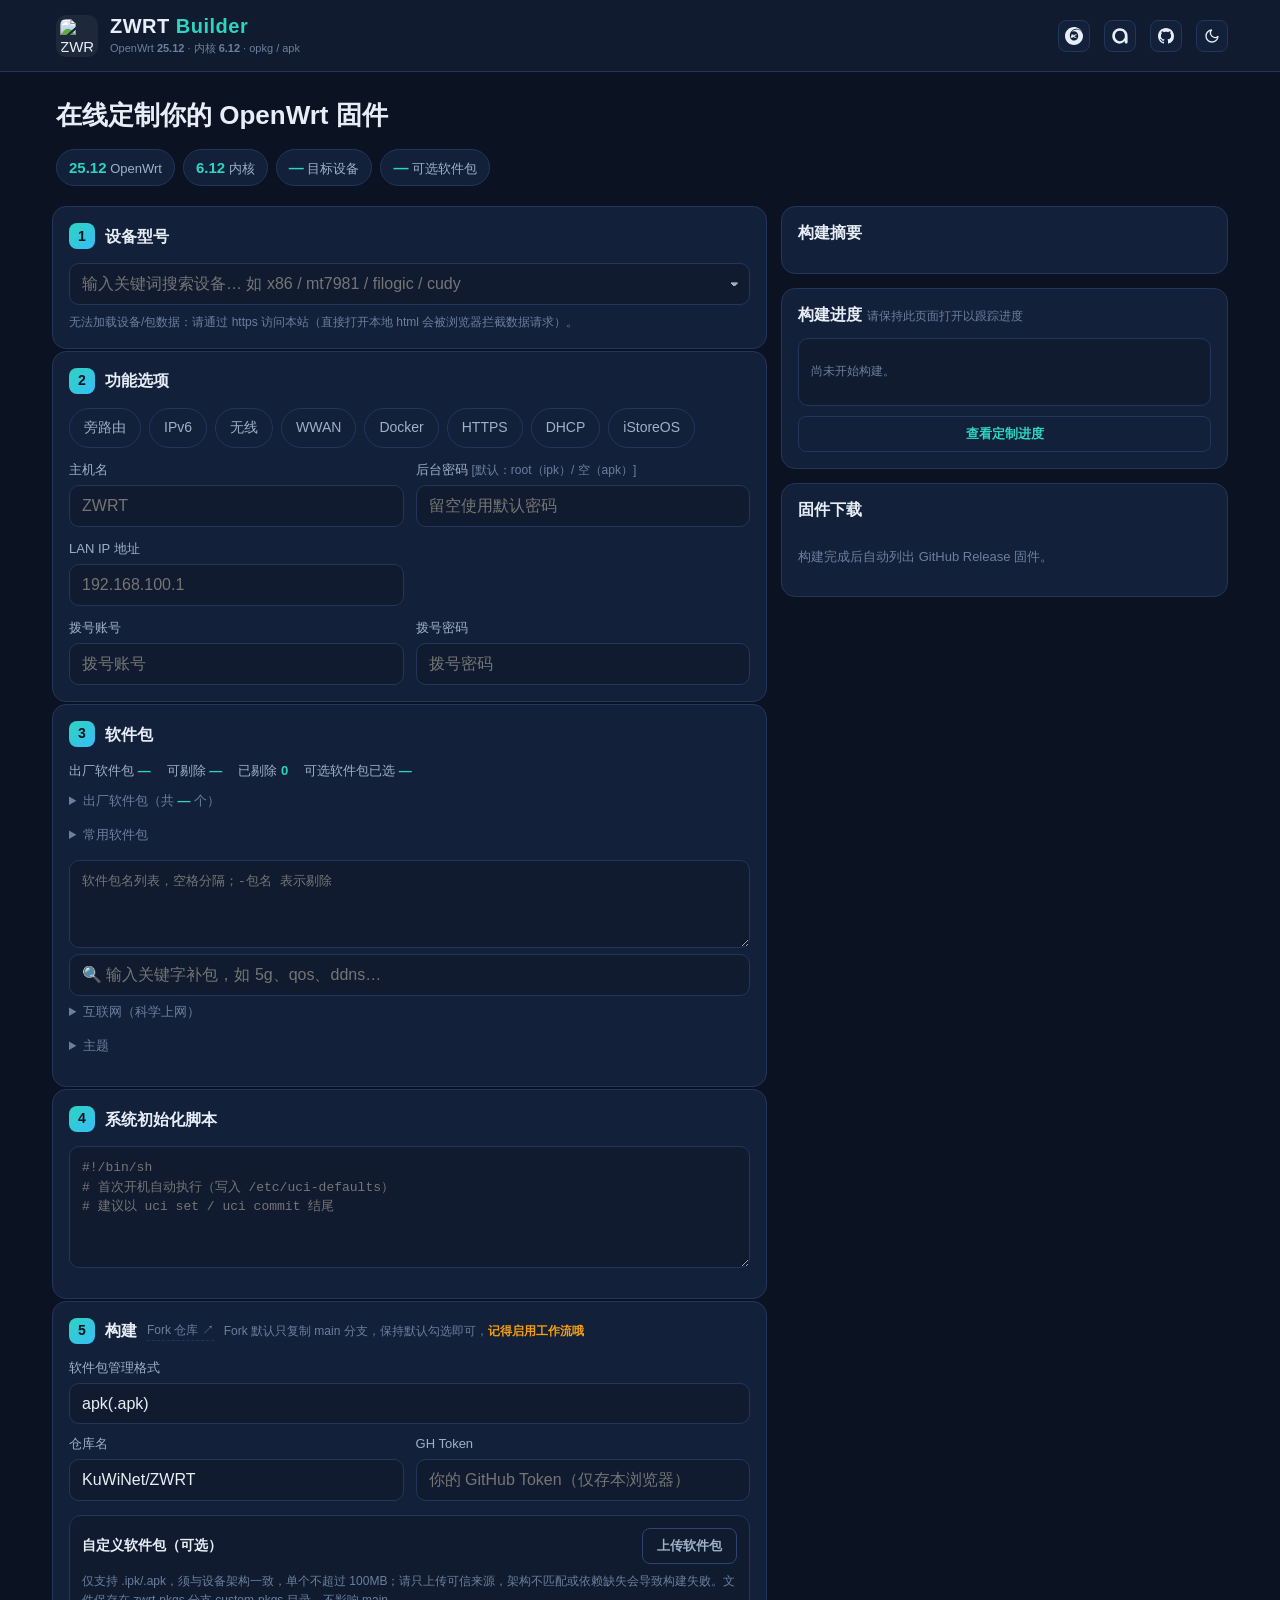
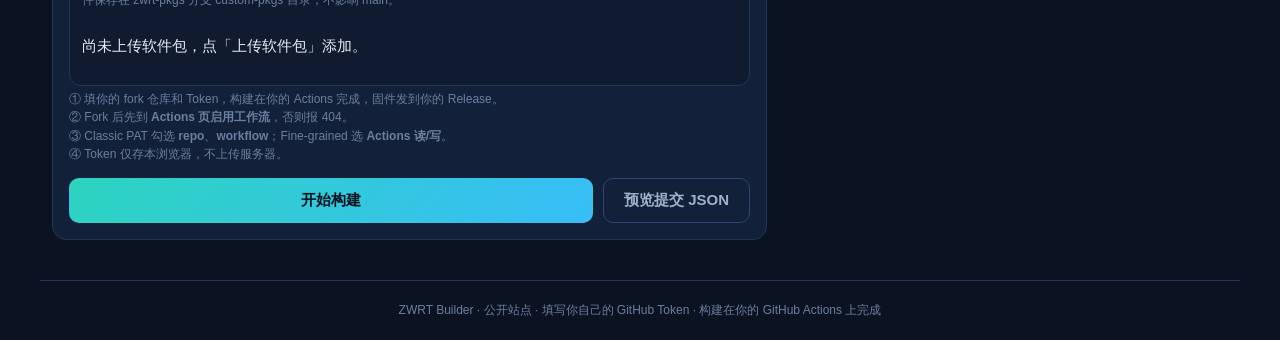
==== commit 094c160e: "web: apk常用包按源过滤、区域默认折叠、精简提示并修复wpad冲突 - apk模式隐藏源内未提供的51个常用包(APK_COMMON_MISSING)，切换格式即时刷新  - 互联网/主题区域改" ====
--- a/site/public/index.html
+++ b/site/public/index.html
@@ -4,7 +4,7 @@
 <meta charset="UTF-8">
 <meta name="viewport" content="width=device-width, initial-scale=1">
 <title>ZWRT Builder — 在线定制 OpenWrt 固件</title>
-<meta name="description" content="在线定制你的 ZWRT OpenWrt 固件：选设备、开功能、挑软件包、写初始化脚本，一键触发 GitHub Actions 编译。公开站点，Token 仅存本浏览器，构建在你的 GitHub Actions 上完成。">
+<meta name="description" content="在线定制 OpenWrt 固件：选设备、开功能、挑软件包，一键触发 GitHub Actions 编译。Token 仅存本浏览器，构建在你的 Actions 完成。">
 <link rel="icon" href="yacd.ico" type="image/x-icon">
 <link rel="stylesheet" href="styles.css">
 </head>
@@ -117,12 +117,12 @@
       </div>
       <details class="basebox" id="baseBox">
         <summary>出厂软件包（共 <b id="m-basetotal">—</b> 个）</summary>
-        <p class="field-hint" style="margin-bottom:8px">选中即可去除指定的出厂软件包，过度精简可能导致固件出现不可预知的问题。核心包（kmod/固件/uboot 等）受保护不可删。</p>
+        <p class="field-hint" style="margin-bottom:8px">点选即可剔除；核心包（kmod/固件/uboot）受保护。过度精简可能导致异常。</p>
         <div class="chips" id="baseChips"></div>
       </details>
       <details class="basebox" id="commonBox">
         <summary>常用软件包</summary>
-        <p class="field-hint" style="margin-bottom:8px">点击包名添加到定制固件中，其他更多插件请直接在下面软件包框中输入包名，包含市面上几乎所有开源插件。</p>
+        <p class="field-hint" style="margin-bottom:8px">点击包名添加；更多插件可在下方软件包框输入。</p>
         <div class="chips" id="commonChips"></div>
       </details>
       <textarea id="pkgInput" spellcheck="false" placeholder="软件包名列表，空格分隔；-包名 表示剔除"></textarea>
@@ -130,13 +130,17 @@
         <input id="pkgSearch" type="text" placeholder="🔍 输入关键字补包，如 5g、qos、ddns…" autocomplete="off">
         <ul class="combo-list" id="pkgSuggest"></ul>
       </div>
-      <h4 class="mod-title">互联网（科学上网）</h4>
-      <div class="chips" id="netChips"></div>
-      <p class="field-hint">勾选方案即安装其软件包（默认勾选 nikki）。</p>
-
-      <h4 class="mod-title">主题</h4>
-      <div class="chips" id="themeChips"></div>
-      <p class="field-hint">勾选安装主题；勾选后可点「设为默认」切换默认主题（★默认 = LuCI 默认，默认 zwrt）。</p>
+      <details class="basebox">
+        <summary>互联网（科学上网）</summary>
+        <div class="chips" id="netChips"></div>
+        <p class="field-hint">勾选方案即安装其软件包（默认勾选 nikki）。</p>
+      </details>
+
+      <details class="basebox">
+        <summary>主题</summary>
+        <div class="chips" id="themeChips"></div>
+        <p class="field-hint">勾选安装，可点「设为默认」切换（★默认 zwrt）。</p>
+      </details>
     </div>
 
     <!-- ===== 4 初始化脚本 ===== -->
@@ -163,12 +167,12 @@
           <button type="button" class="ghost cp-btn" id="btnUploadPkg">上传软件包</button>
           <input type="file" id="pkgFile" multiple accept=".ipk,.apk" hidden>
         </div>
-        <p class="field-hint" id="cpHint">仅支持 .ipk 或 .apk，并须与目标设备架构一致。请只上传来源可信的软件包：架构不匹配、依赖缺失或不兼容的包可能导致构建失败，甚至固件无法正常使用。单个文件不超过 100MB，软件包依赖的其他包需在已配置软件源中可获取。上传文件保存在仓库 zwrt-pkgs 分支的 custom-pkgs 目录，不影响 main 分支。</p>
+        <p class="field-hint" id="cpHint">仅支持 .ipk/.apk，须与设备架构一致，单个不超过 100MB；请只上传可信来源，架构不匹配或依赖缺失会导致构建失败。文件保存在 zwrt-pkgs 分支 custom-pkgs 目录，不影响 main。</p>
         <div class="cp-list" id="customPkgList">
           <p class="dim">尚未上传软件包，点「上传软件包」添加。</p>
         </div>
       </div>
-      <p class="field-hint" style="margin:0 0 12px">① 填你自己的 fork 仓库（如 你的用户名/ZWRT）和你的 Token，构建就在你自己的 GitHub Actions 上完成，固件发布到你自己的 Release。<br>② Fork 后需先到该仓库 <b>Actions 页点「启用工作流」</b>，否则触发构建会报 404。<br>③ Token 权限：Classic PAT 勾选 <b>repo</b> 和 <b>workflow</b>；Fine-grained PAT 需勾选该仓库的 <b>Actions 读/写</b>。<br>④ Token 仅存本浏览器 localStorage，不上传本站服务器。</p>
+      <p class="field-hint" style="margin:0 0 12px">① 填你的 fork 仓库和 Token，构建在你的 Actions 完成，固件发到你的 Release。<br>② Fork 后先到 <b>Actions 页启用工作流</b>，否则报 404。<br>③ Classic PAT 勾选 <b>repo</b>、<b>workflow</b>；Fine-grained 选 <b>Actions 读/写</b>。<br>④ Token 仅存本浏览器，不上传服务器。</p>
       <p id="baseWarn" class="base-warn" role="alert" hidden></p>
       <div class="actions">
         <button id="btnBuild" class="primary">开始构建</button>
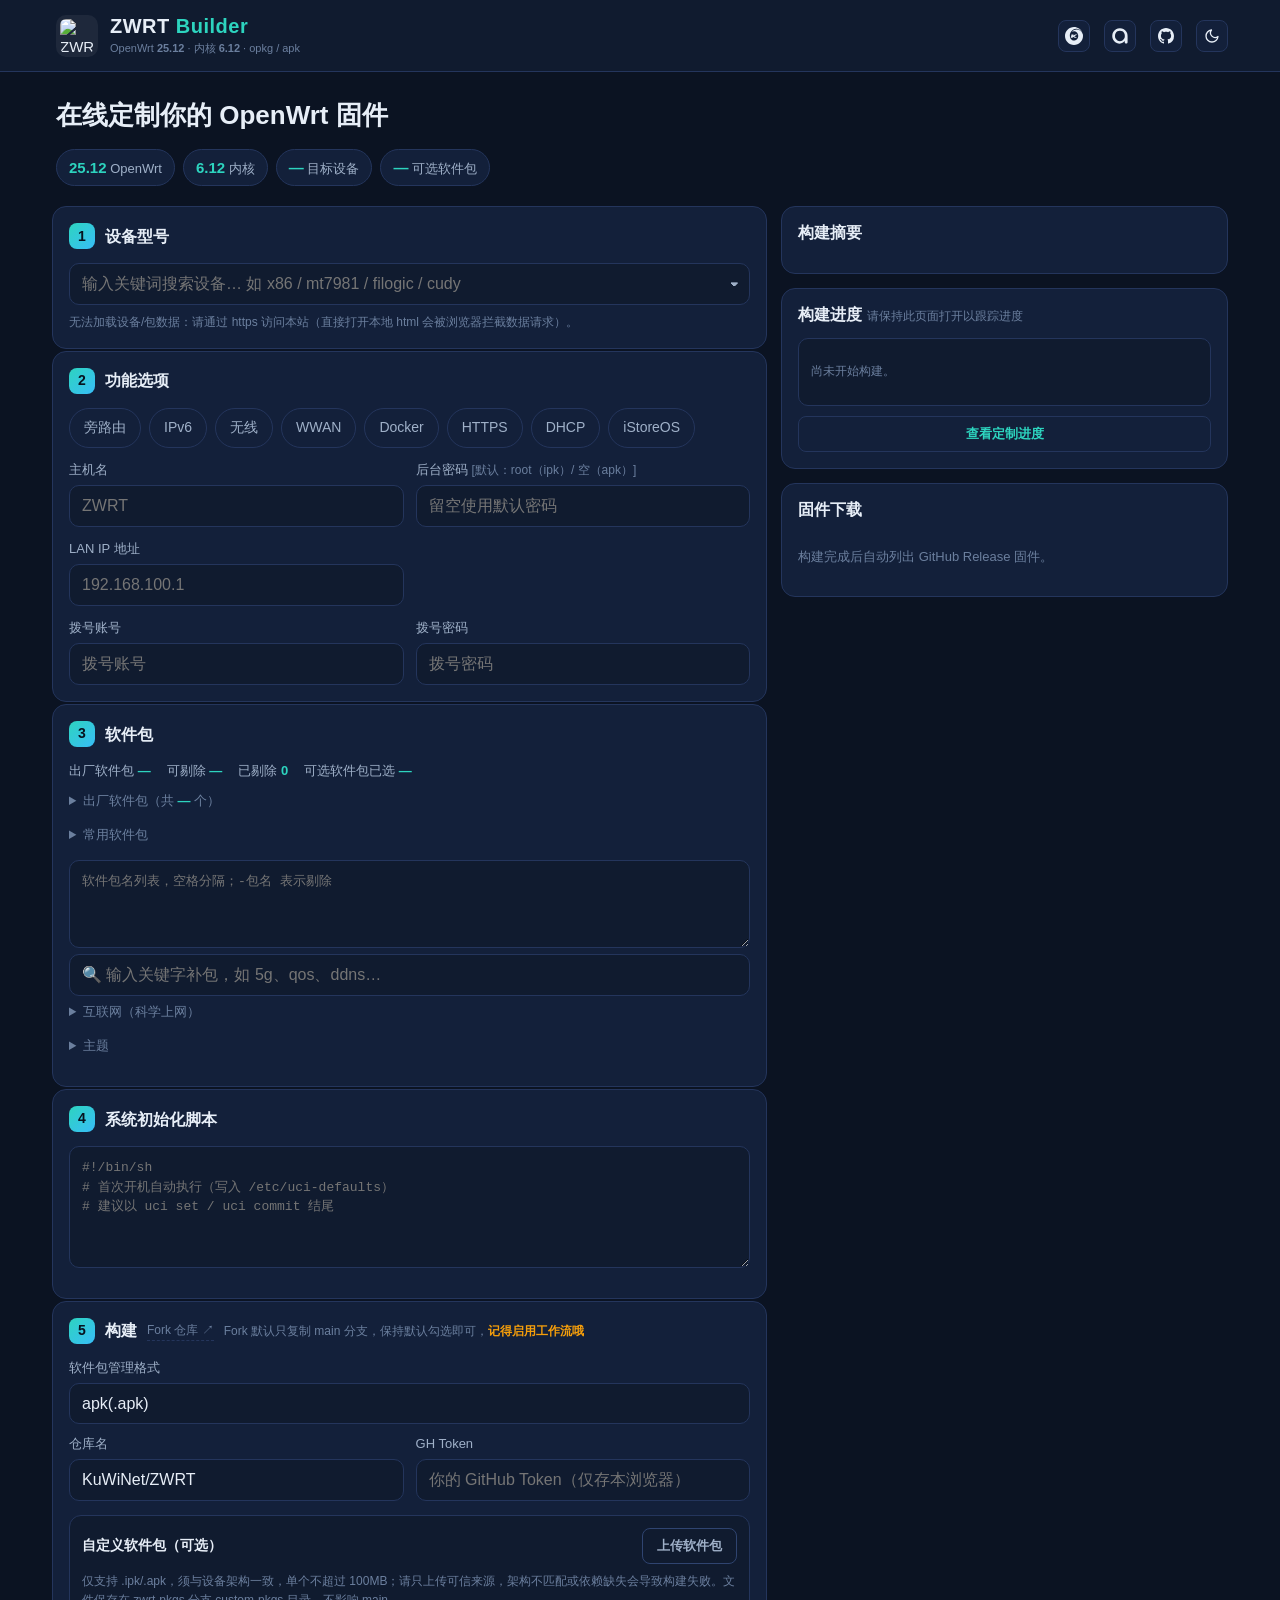
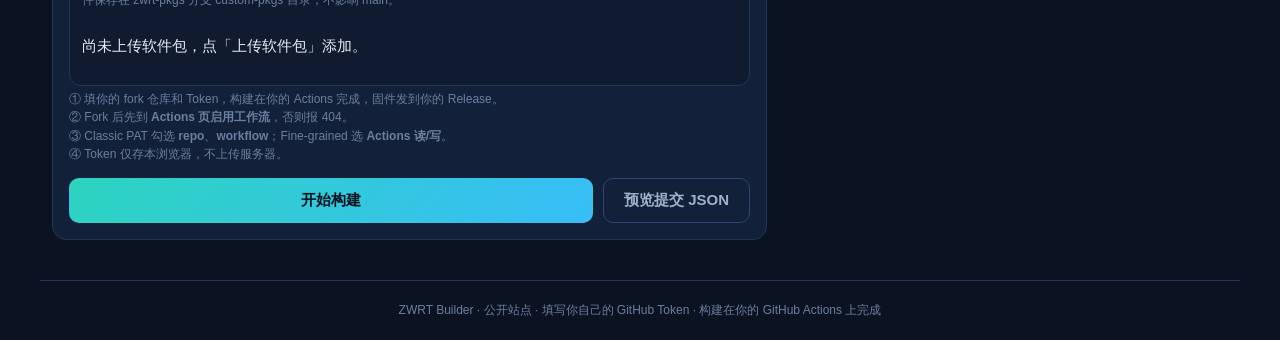
==== commit 49074046: "feat(site): 接入 Google Analytics 访问统计 G-GCVZK7816K" ====
--- a/site/public/index.html
+++ b/site/public/index.html
@@ -7,6 +7,15 @@
 <meta name="description" content="在线定制 OpenWrt 固件：选设备、开功能、挑软件包，一键触发 GitHub Actions 编译。Token 仅存本浏览器，构建在你的 Actions 完成。">
 <link rel="icon" href="yacd.ico" type="image/x-icon">
 <link rel="stylesheet" href="styles.css">
+<!-- Google tag (gtag.js) -->
+<script async src="https://www.googletagmanager.com/gtag/js?id=G-GCVZK7816K"></script>
+<script>
+  window.dataLayer = window.dataLayer || [];
+  function gtag(){dataLayer.push(arguments);}
+  gtag('js', new Date());
+
+  gtag('config', 'G-GCVZK7816K');
+</script>
 </head>
 <body>
 <div id="bgWall" class="bg-wall" aria-hidden="true"></div>
